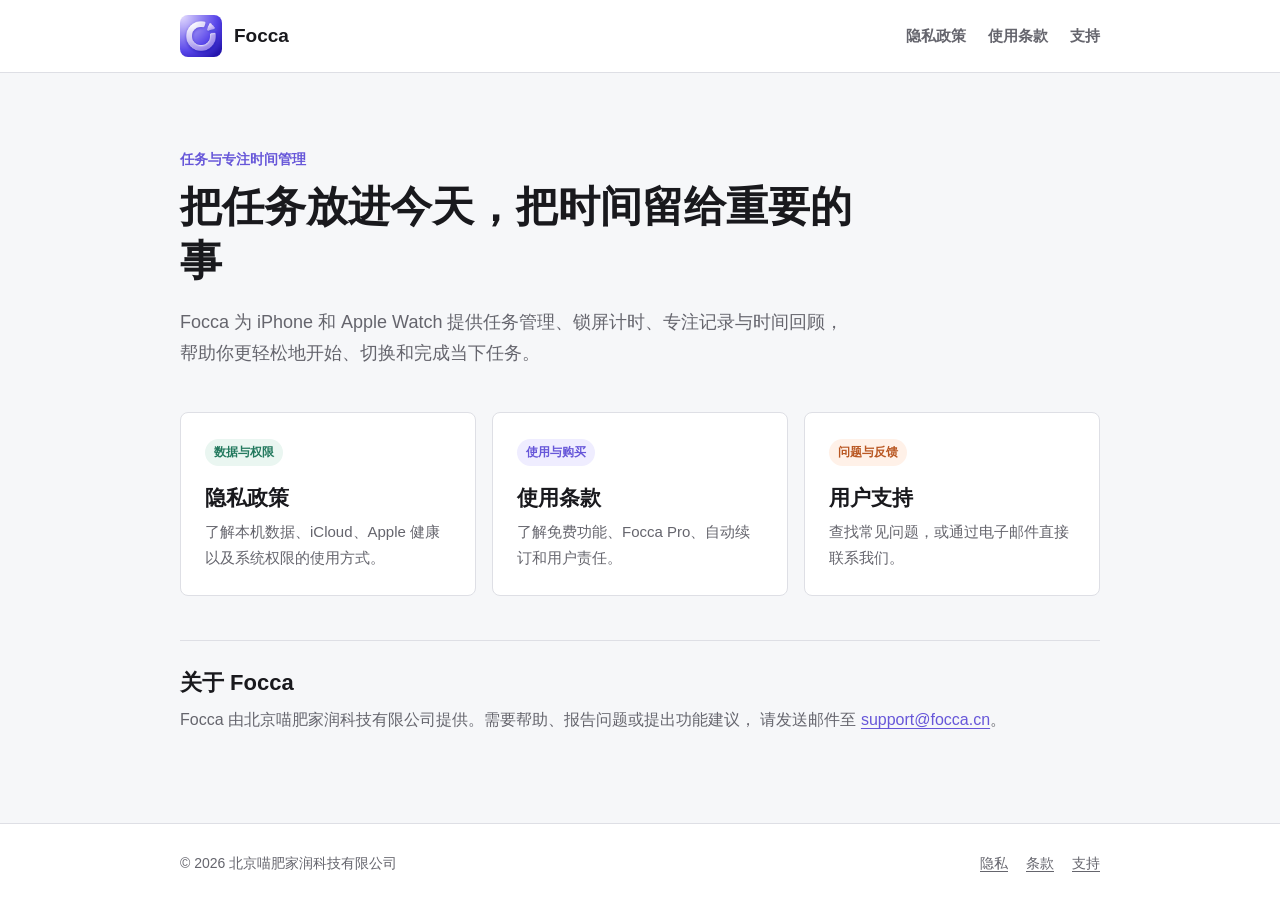
==== index.html @ 79efbabf "Publish Focca website" ====
<!doctype html>
<html lang="zh-CN">
<head>
    <meta charset="utf-8">
    <meta name="viewport" content="width=device-width, initial-scale=1">
    <meta name="description" content="Focca 是一款面向 Apple 设备的任务与专注时间管理工具。">
    <title>Focca - 任务与专注时间管理</title>
    <link rel="icon" href="assets/focca-app-icon.png">
    <link rel="stylesheet" href="styles.css">
</head>
<body>
    <header class="site-header">
        <div class="header-inner">
            <a class="brand" href="index.html">
                <img src="assets/focca-app-icon.png" alt="">
                <span>Focca</span>
            </a>
            <nav class="site-nav" aria-label="主要导航">
                <a href="privacy.html">隐私政策</a>
                <a href="terms.html">使用条款</a>
                <a href="support.html">支持</a>
            </nav>
        </div>
    </header>

    <main>
        <section class="hero">
            <p class="eyebrow">任务与专注时间管理</p>
            <h1>把任务放进今天，把时间留给重要的事</h1>
            <p class="hero-copy">
                Focca 为 iPhone 和 Apple Watch 提供任务管理、锁屏计时、专注记录与时间回顾，
                帮助你更轻松地开始、切换和完成当下任务。
            </p>

            <div class="quick-links">
                <a class="quick-link privacy" href="privacy.html">
                    <span class="label">数据与权限</span>
                    <h2>隐私政策</h2>
                    <p>了解本机数据、iCloud、Apple 健康以及系统权限的使用方式。</p>
                </a>
                <a class="quick-link terms" href="terms.html">
                    <span class="label">使用与购买</span>
                    <h2>使用条款</h2>
                    <p>了解免费功能、Focca Pro、自动续订和用户责任。</p>
                </a>
                <a class="quick-link support" href="support.html">
                    <span class="label">问题与反馈</span>
                    <h2>用户支持</h2>
                    <p>查找常见问题，或通过电子邮件直接联系我们。</p>
                </a>
            </div>

            <div class="direct-contact">
                <h2>关于 Focca</h2>
                <p>
                    Focca 由北京喵肥家润科技有限公司提供。需要帮助、报告问题或提出功能建议，
                    请发送邮件至 <a href="mailto:support@focca.cn">support@focca.cn</a>。
                </p>
            </div>
        </section>
    </main>

    <footer class="site-footer">
        <div class="site-footer-inner">
            <span>© 2026 北京喵肥家润科技有限公司</span>
            <div class="footer-links">
                <a href="privacy.html">隐私</a>
                <a href="terms.html">条款</a>
                <a href="support.html">支持</a>
            </div>
        </div>
    </footer>
</body>
</html>
---- styles.css ----
:root {
    color-scheme: light;
    --background: #f6f7f9;
    --surface: #ffffff;
    --text: #19191d;
    --muted: #65656d;
    --line: #dedfe5;
    --accent: #6757d9;
    --accent-soft: #efedff;
    --green: #23795e;
    --green-soft: #eaf6f1;
    --orange: #b95722;
    --orange-soft: #fff1e8;
    --max-width: 920px;
}

* {
    box-sizing: border-box;
}

html {
    scroll-behavior: smooth;
}

body {
    margin: 0;
    background: var(--background);
    color: var(--text);
    font-family: -apple-system, BlinkMacSystemFont, "SF Pro Text",
        "PingFang SC", "Microsoft YaHei", sans-serif;
    font-size: 16px;
    line-height: 1.75;
    letter-spacing: 0;
}

a {
    color: var(--accent);
    text-decoration-thickness: 1px;
    text-underline-offset: 3px;
}

a:hover {
    text-decoration-thickness: 2px;
}

.site-header {
    background: rgba(255, 255, 255, 0.96);
    border-bottom: 1px solid var(--line);
}

.header-inner {
    width: min(var(--max-width), calc(100% - 40px));
    min-height: 72px;
    margin: 0 auto;
    display: flex;
    align-items: center;
    justify-content: space-between;
    gap: 24px;
}

.brand {
    display: inline-flex;
    align-items: center;
    gap: 12px;
    color: var(--text);
    font-size: 19px;
    font-weight: 750;
    text-decoration: none;
}

.brand img {
    width: 42px;
    height: 42px;
    border-radius: 8px;
}

.site-nav {
    display: flex;
    align-items: center;
    gap: 22px;
}

.site-nav a {
    color: var(--muted);
    font-size: 15px;
    font-weight: 600;
    text-decoration: none;
}

.site-nav a[aria-current="page"],
.site-nav a:hover {
    color: var(--accent);
}

main {
    min-height: calc(100vh - 150px);
}

.hero,
.page-heading,
.content,
.site-footer-inner {
    width: min(var(--max-width), calc(100% - 40px));
    margin-right: auto;
    margin-left: auto;
}

.hero {
    padding: 74px 0 56px;
}

.eyebrow {
    margin: 0 0 8px;
    color: var(--accent);
    font-size: 14px;
    font-weight: 750;
}

h1,
h2,
h3 {
    line-height: 1.3;
}

h1 {
    max-width: 680px;
    margin: 0;
    font-size: 42px;
    font-weight: 790;
}

.hero-copy,
.page-summary {
    max-width: 680px;
    margin: 18px 0 0;
    color: var(--muted);
    font-size: 18px;
}

.quick-links {
    display: grid;
    grid-template-columns: repeat(3, minmax(0, 1fr));
    gap: 16px;
    margin-top: 42px;
}

.quick-link {
    min-height: 184px;
    padding: 24px;
    background: var(--surface);
    border: 1px solid var(--line);
    border-radius: 8px;
    color: var(--text);
    text-decoration: none;
}

.quick-link:hover {
    border-color: var(--accent);
}

.quick-link .label {
    display: inline-block;
    margin-bottom: 18px;
    padding: 3px 9px;
    border-radius: 999px;
    font-size: 12px;
    font-weight: 750;
}

.quick-link.privacy .label {
    background: var(--green-soft);
    color: var(--green);
}

.quick-link.terms .label {
    background: var(--accent-soft);
    color: var(--accent);
}

.quick-link.support .label {
    background: var(--orange-soft);
    color: var(--orange);
}

.quick-link h2 {
    margin: 0 0 8px;
    font-size: 21px;
}

.quick-link p {
    margin: 0;
    color: var(--muted);
    font-size: 15px;
}

.direct-contact {
    margin-top: 44px;
    padding: 28px 0;
    border-top: 1px solid var(--line);
}

.direct-contact h2 {
    margin: 0 0 8px;
    font-size: 22px;
}

.direct-contact p {
    margin: 0;
    color: var(--muted);
}

.page-heading {
    padding: 58px 0 34px;
    border-bottom: 1px solid var(--line);
}

.page-heading h1 {
    font-size: 38px;
}

.document-meta {
    display: flex;
    flex-wrap: wrap;
    gap: 8px 20px;
    margin-top: 18px;
    color: var(--muted);
    font-size: 14px;
}

.content {
    padding: 42px 0 72px;
}

.content section {
    max-width: 760px;
    margin-bottom: 42px;
}

.content h2 {
    margin: 0 0 12px;
    font-size: 24px;
}

.content h3 {
    margin: 24px 0 8px;
    font-size: 18px;
}

.content p,
.content ul,
.content ol {
    margin-top: 0;
}

.content li + li {
    margin-top: 8px;
}

.notice {
    max-width: 760px;
    margin: 0 0 36px;
    padding: 18px 20px;
    background: var(--accent-soft);
    border-left: 4px solid var(--accent);
    border-radius: 0 8px 8px 0;
}

.notice p {
    margin: 0;
}

.data-table {
    width: 100%;
    margin: 18px 0 8px;
    border-collapse: collapse;
    background: var(--surface);
    font-size: 15px;
}

.data-table th,
.data-table td {
    padding: 14px;
    border: 1px solid var(--line);
    text-align: left;
    vertical-align: top;
}

.data-table th {
    background: #f0f1f4;
    font-weight: 700;
}

.faq {
    max-width: 760px;
    padding: 24px 0;
    border-bottom: 1px solid var(--line);
}

.faq:first-of-type {
    padding-top: 0;
}

.faq h2 {
    margin-bottom: 8px;
    font-size: 20px;
}

.faq p {
    margin-bottom: 0;
    color: var(--muted);
}

.feedback-intro {
    max-width: 760px;
}

.feedback-options {
    display: grid;
    grid-template-columns: repeat(2, minmax(0, 1fr));
    gap: 14px;
    margin: 22px 0 16px;
}

.feedback-option {
    padding: 22px;
    background: var(--surface);
    border: 1px solid var(--line);
    border-radius: 8px;
}

.feedback-option h3 {
    margin-top: 0;
}

.feedback-option p {
    color: var(--muted);
    font-size: 15px;
}

.action-link {
    display: inline-block;
    padding: 8px 12px;
    background: var(--accent);
    border-radius: 6px;
    color: #ffffff;
    font-size: 14px;
    font-weight: 700;
    text-decoration: none;
}

.privacy-reminder {
    color: var(--muted);
    font-size: 14px;
}

.contact-block {
    max-width: 760px;
    margin-top: 48px;
    padding: 26px;
    background: var(--surface);
    border: 1px solid var(--line);
    border-radius: 8px;
}

.contact-block h2 {
    margin-bottom: 8px;
}

.contact-block p:last-child {
    margin-bottom: 0;
}

.site-footer {
    background: var(--surface);
    border-top: 1px solid var(--line);
}

.site-footer-inner {
    min-height: 78px;
    display: flex;
    align-items: center;
    justify-content: space-between;
    gap: 20px;
    color: var(--muted);
    font-size: 14px;
}

.footer-links {
    display: flex;
    gap: 18px;
}

.footer-links a {
    color: var(--muted);
}

@media (max-width: 720px) {
    .header-inner {
        min-height: auto;
        padding: 14px 0;
        align-items: flex-start;
        flex-direction: column;
        gap: 12px;
    }

    .site-nav {
        width: 100%;
        justify-content: space-between;
        gap: 12px;
    }

    .hero {
        padding: 50px 0 42px;
    }

    h1,
    .page-heading h1 {
        font-size: 32px;
    }

    .hero-copy,
    .page-summary {
        font-size: 17px;
    }

    .quick-links {
        grid-template-columns: 1fr;
    }

    .feedback-options {
        grid-template-columns: 1fr;
    }

    .quick-link {
        min-height: auto;
    }

    .page-heading {
        padding: 42px 0 28px;
    }

    .content {
        padding-top: 32px;
    }

    .table-scroll {
        overflow-x: auto;
    }

    .data-table {
        min-width: 620px;
    }

    .site-footer-inner {
        padding: 22px 0;
        align-items: flex-start;
        flex-direction: column;
    }
}

@media print {
    body {
        background: #ffffff;
    }

    .site-header,
    .site-footer {
        display: none;
    }

    .page-heading,
    .content {
        width: 100%;
    }

    .page-heading {
        padding-top: 0;
    }

    a {
        color: inherit;
    }
}
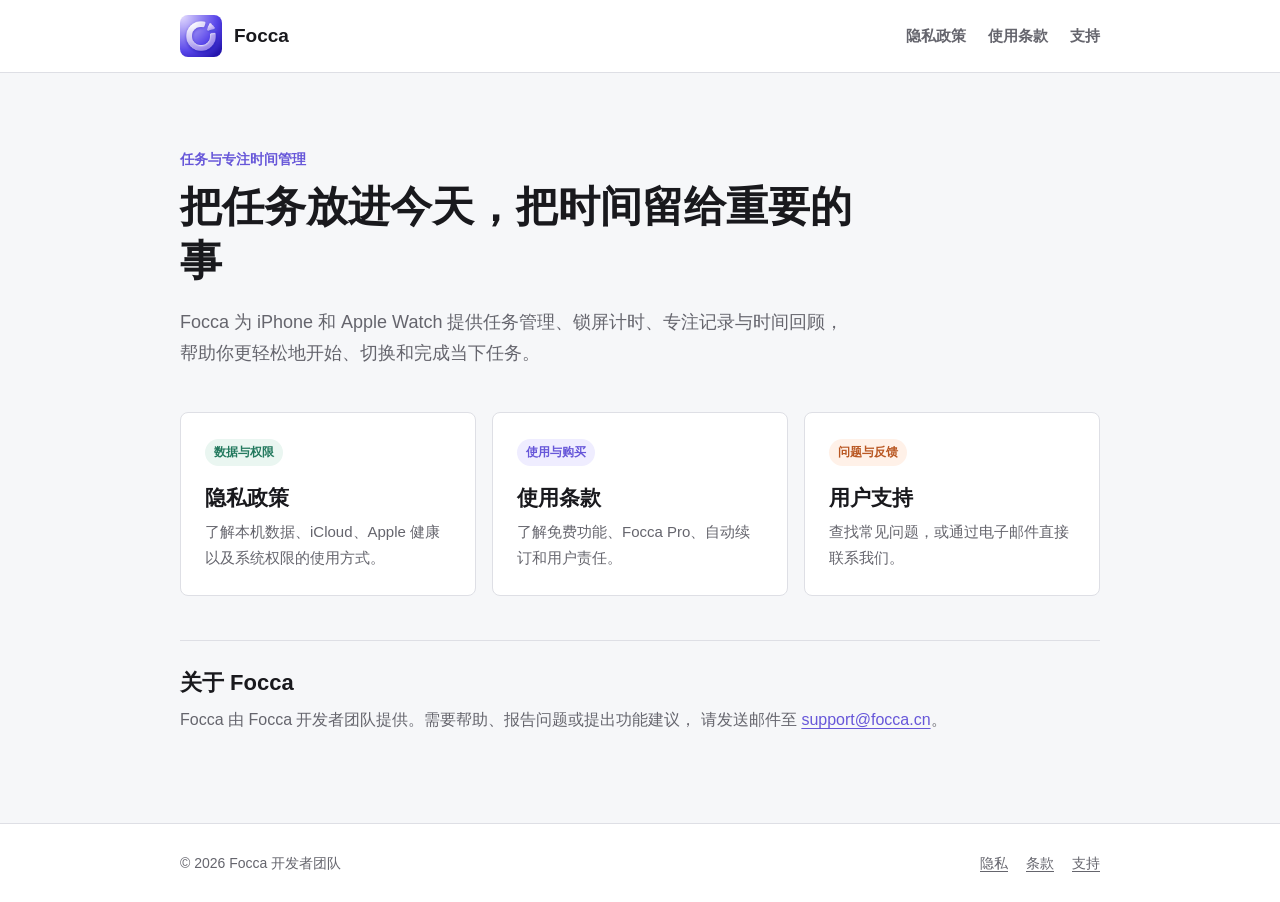
==== commit 16b889c1: "Add files via upload Update developer identity for individual distribution" ====
--- a/index.html
+++ b/index.html
@@ -53,7 +53,7 @@
             <div class="direct-contact">
                 <h2>关于 Focca</h2>
                 <p>
-                    Focca 由北京喵肥家润科技有限公司提供。需要帮助、报告问题或提出功能建议，
+                    Focca 由 Focca 开发者团队提供。需要帮助、报告问题或提出功能建议，
                     请发送邮件至 <a href="mailto:support@focca.cn">support@focca.cn</a>。
                 </p>
             </div>
@@ -62,7 +62,7 @@
 
     <footer class="site-footer">
         <div class="site-footer-inner">
-            <span>© 2026 北京喵肥家润科技有限公司</span>
+            <span>© 2026 Focca 开发者团队</span>
             <div class="footer-links">
                 <a href="privacy.html">隐私</a>
                 <a href="terms.html">条款</a>
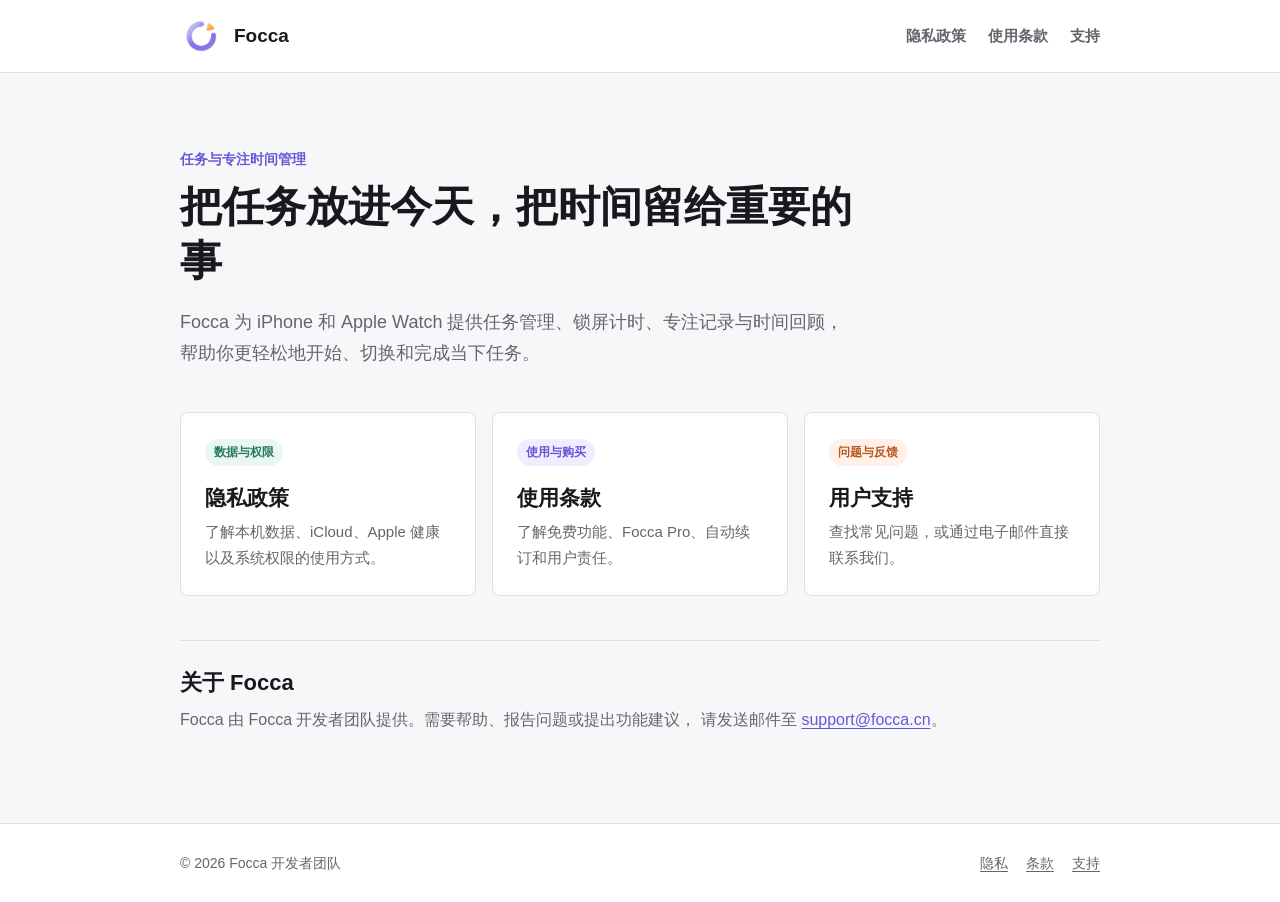
==== commit 9af60b82: "Add files via upload Use the new Focca website icon" ====
--- a/index.html
+++ b/index.html
@@ -5,14 +5,14 @@
     <meta name="viewport" content="width=device-width, initial-scale=1">
     <meta name="description" content="Focca 是一款面向 Apple 设备的任务与专注时间管理工具。">
     <title>Focca - 任务与专注时间管理</title>
-    <link rel="icon" href="assets/focca-app-icon.png">
+    <link rel="icon" href="assets/focca-app-icon-v2.png">
     <link rel="stylesheet" href="styles.css">
 </head>
 <body>
     <header class="site-header">
         <div class="header-inner">
             <a class="brand" href="index.html">
-                <img src="assets/focca-app-icon.png" alt="">
+                <img src="assets/focca-app-icon-v2.png" alt="">
                 <span>Focca</span>
             </a>
             <nav class="site-nav" aria-label="主要导航">
